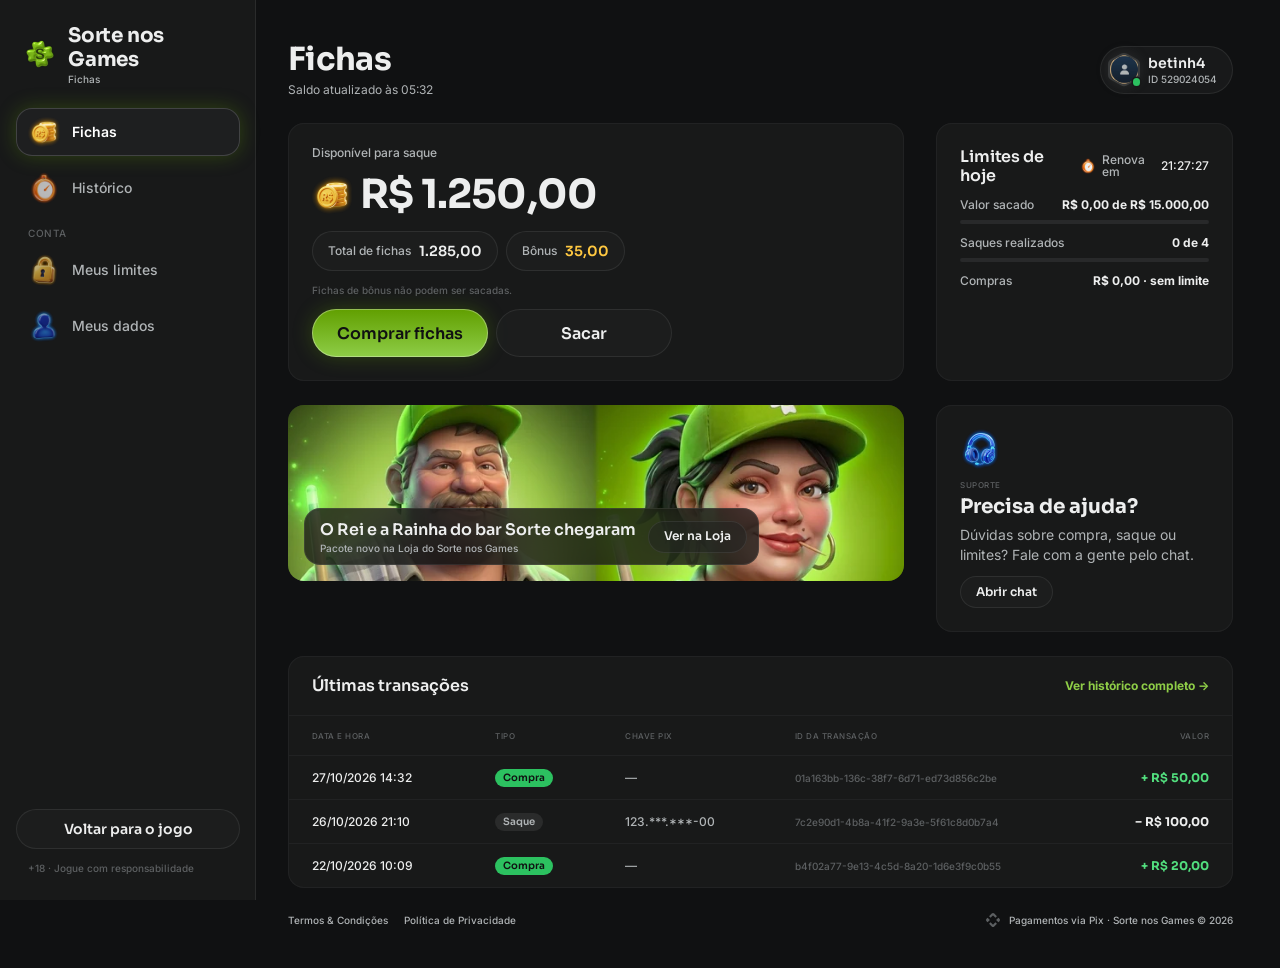
==== fichas/index.html @ 31e2db1b "Sorte nos Games · protótipo navegável gerado a partir do EstrelaGames (cores, logo, verso, Rei e Rai" ====
<!doctype html>
<html lang="pt-BR">
<head>
<meta charset="utf-8">
<meta name="viewport" content="width=device-width, initial-scale=1, viewport-fit=cover">
<meta name="robots" content="noindex, nofollow">
<meta name="theme-color" content="#101112">
<title>Fichas · Sorte nos Games</title>
<link rel="icon" href="../assets/ui/logo_icon.webp">
<link rel="preconnect" href="https://fonts.googleapis.com">
<link rel="preconnect" href="https://fonts.gstatic.com" crossorigin>
<link rel="stylesheet" href="https://fonts.googleapis.com/css2?family=Inter:wght@400;500;600;700&family=Sora:wght@600;700;800&display=swap">
<link rel="stylesheet" href="../css/tokens.css?v=20261027h">
<link rel="stylesheet" href="../css/ui.css?v=20261027h">
<link rel="stylesheet" href="fichas.css?v=20261027h">
</head>
<body>
<svg width="0" height="0" style="position:absolute" aria-hidden="true">
  <defs><clipPath id="hexclip" clipPathUnits="objectBoundingBox"><path id="hexpath" d=""/></clipPath></defs>
  <symbol id="i-chev-l-light" viewBox="0 0 320 512"><path d="M20.7 267.3c-6.2-6.2-6.2-16.4 0-22.6l192-192c6.2-6.2 16.4-6.2 22.6 0s6.2 16.4 0 22.6L54.6 256 235.3 436.7c6.2 6.2 6.2 16.4 0 22.6s-16.4 6.2-22.6 0l-192-192z"/></symbol>
  <symbol id="i-x" viewBox="0 0 384 512"><path d="M324.5 411.1c6.2 6.2 16.4 6.2 22.6 0s6.2-16.4 0-22.6L214.6 256 347.1 123.5c6.2-6.2 6.2-16.4 0-22.6s-16.4-6.2-22.6 0L192 233.4 59.5 100.9c-6.2-6.2-16.4-6.2-22.6 0s-6.2 16.4 0 22.6L169.4 256 36.9 388.5c-6.2 6.2-6.2 16.4 0 22.6s16.4 6.2 22.6 0L192 278.6 324.5 411.1z"/></symbol>
  <symbol id="i-check" viewBox="0 0 448 512"><path d="M438.6 105.4c12.5 12.5 12.5 32.8 0 45.3l-256 256c-12.5 12.5-32.8 12.5-45.3 0l-128-128c-12.5-12.5-12.5-32.8 0-45.3s32.8-12.5 45.3 0L160 338.7 393.4 105.4c12.5-12.5 32.8-12.5 45.3 0z"/></symbol>
  <symbol id="i-copy" viewBox="0 0 448 512"><path d="M208 0H332.1c12.7 0 24.9 5.1 33.9 14.1l67.9 67.9c9 9 14.1 21.2 14.1 33.9V336c0 26.5-21.5 48-48 48H208c-26.5 0-48-21.5-48-48V48c0-26.5 21.5-48 48-48zM48 128h80v64H64V448H256V416h64v48c0 26.5-21.5 48-48 48H48c-26.5 0-48-21.5-48-48V176c0-26.5 21.5-48 48-48z"/></symbol>
  <symbol id="i-pix" viewBox="0 0 24 24"><path d="M6.1 6.3 10.1 2.3a2.7 2.7 0 0 1 3.8 0l4 4-2.3 2.3-2.9-2.9a1 1 0 0 0-1.4 0L8.4 8.6 6.1 6.3zm11.8 11.4-4 4a2.7 2.7 0 0 1-3.8 0l-4-4 2.3-2.3 2.9 2.9a1 1 0 0 0 1.4 0l2.9-2.9 2.3 2.3zM2.3 10.1l1.6-1.6L7.4 12l-3.5 3.5-1.6-1.6a2.7 2.7 0 0 1 0-3.8zm19.4 0a2.7 2.7 0 0 1 0 3.8l-1.6 1.6-3.5-3.5 3.5-3.5 1.6 1.6z"/></symbol>
</svg>

<div class="fx">
  <aside class="side" id="side" aria-label="Menu"></aside>
  <div class="main">
    <header class="mtop" id="mtop"></header>
    <main class="page" id="page"></main>
    <footer class="foot" id="foot"></footer>
  </div>
</div>
<div class="veil" id="veil" hidden><section class="drawer" id="drawer" role="dialog" aria-modal="true"></section></div>
<div class="toast" id="toast"><span class="hint-pill" id="toastTxt"></span></div>

<script src="fichas.js?v=20261027h"></script>
</body>
</html>
---- css/tokens.css ----
/* Sorte nos Games · tokens do DS EstrelaGames (Rjx31bgpOt4m1U8DVKyWtd · modo Sorte nos Games), valores resolvidos 1:1 */
:root{
  color-scheme: dark;
  /* background */
  --bg-default:#101112; --bg-subtle:#181919; --bg-strong:#212223; --bg-raised:#28292a; --bg-inset:#010101; --bg-highlight:#ffffff14; --bg-chrome:#181919; --bg-divider:#28292a; --bg-band:#00000052;
  --bga-default-50:#10111280; --bga-default-75:#101112bf; --bga-subtle-50:#18191980; --bga-subtle-75:#181919bf;
  --bga-strong-25:#21222340; --bga-strong-50:#21222380; --bga-strong-75:#212223bf;
  --bga-secondary-16:#8ecd4729; --bga-secondary-32:#8ecd4752; --bga-accent-12:#ffc8411f;
  /* border */
  --border-muted:#ffffff14; --border-default:#212223; --border-strong:#383a3b; --border-focus:#619f00;
  --border-hl-top:#ffffff29; --border-gold-top:#cbf0ace5; --border-gold-bottom:#619f005c;
  /* text */
  --text-default:#edeeee; --text-muted:#b0b4b6; --text-link:#8ecd47; --text-subtle:#5d6062; --text-disabled:#454849;
  --text-brand:#8ecd47; --text-success:#52de7e; --text-error:#ff6b6e; --text-prize:#ffc841;
  --text-on-color:#ffffff; --text-on-color-muted:#ffffffd9; --text-on-color-subtle:#ffffffb2; --text-on-light:#101112;
  /* system */
  --sys-info:#6cab04; --sys-success:#2cc160; --sys-success-strong:#8cf0a9; --sys-warning:#ffbe2e; --sys-error:#ef4452;
  --sysa-success-25:#2cc16040; --sysa-error-25:#ef445240; --sysa-info-25:#3b74f540;
  --notification-error:#ef4452;
  /* effects */
  --hl-subtle:#ffffff29; --hl:#ffffff52; --hl-strong:#ffffff7a;
  --shadow-faint:#0000001f; --shadow-subtle:#0000003d; --shadow:#00000066; --shadow-strong:#00000080;
  --glow-info:#619f0052; --glow-accent:#ffbe2e52; --glow-success:#52de7ea3; --glow-gold:#8ecd4752; --glow-blue:#8ecd47; --glow-red:#ff6b6e;
  /* surfaces */
  --surface-card-top:#181919; --surface-card-bottom:#101112; --surface-elevated-top:#28292a; --surface-elevated-bottom:#181919;
  /* buttons */
  --btn-primary-top:#619f00; --btn-primary-bg:#507823; --btn-secondary-border:#6cab04;
  --btn-disabled-top:#28292a; --btn-disabled-bg:#28292a; --btn-disabled-text:#454849;
  /* tabs */
  --tab-default-text:#b0b4b6; --tab-container:#212223; --input-border:#212223;
  --tab-padrao:#619f00; --tab-padrao-tint:#619f003d; --tab-rosa:#e93d82; --tab-rosa-tint:#e93d823d;
  /* games */
  --game-truco:#e5484d; --game-paulista:#3b74f5; --game-cacheta:#8752f2; --game-tranca:#2cc160; --game-buraco:#1f9a4a;
  --game-poker:#0fa968; --game-sinuca:#2fa35a; --game-todos:#6cab04; --game-domino:#14b8a6; --game-dama:#f76b15; --game-xadrez:#5b6cff;
  --game-paulista-tint:#3b74f53d; --game-truco-tint:#e5484d3d; --game-cacheta-tint:#8752f23d; --game-buraco-tint:#1f9a4a3d;
  /* crew */
  --crew-engenheiro:#4fb3ff; --crew-comandante:#f5c542; --crew-piloto:#ff5a36; --crew-navegador:#e86bff; --crew-explorador:#4dffb8;
  --crew-bar:#ff9f43; --crew-reis:#34d399; --crew-nobru:#3d8bff; --crew-inhui:#ff4fb0;
  /* stake / table */
  --stake-padrao-top:#3a561d; --stake-padrao-bottom:#1f2916; --stake-iniciante-top:#1f9a4a; --stake-iniciante-bottom:#1f502c;
  --table-card-top:#1f5a4a; --table-card-bottom:#0f2e2a; --table-stake:#ffc841;
  --plus-bg:#52de7e; --plus-icon:#101112;
  /* cards */
  --card-face:#ffffff; --card-border:#9ea2a4; --suit-red:#c72c3d; --suit-black:#141922; --back-top:#456621; --back-bottom:#263913;
  /* seat timer */
  --seat-timer-track:#ffffff1f; --seat-timer:#6cab04;
  /* type */
  --f-display:"Sora", "Inter", system-ui, sans-serif;
  --f-ui:"Inter", system-ui, -apple-system, sans-serif;
  --f-call:"Industry", "Sora", sans-serif;
  /* marca · Sorte nos Games (sobrescreve) */
  --back-top:#263913; --back-bottom:#0e130b; --btn-primary-text:#101112; --btn-primary-bg:#8ecd47; --crew-nobru:#6CAB04; --crew-inhui:#6CAB04; --crew-rainhasng:#8ECD47;
}
/* estilos de texto do DS */
.t-d3xl{font:700 64px/1.2 var(--f-display);letter-spacing:-.02em}
.t-d2xl{font:700 48px/1.2 var(--f-display);letter-spacing:-.02em}
.t-dxl{font:700 40px/1.2 var(--f-display);letter-spacing:-.02em}
.t-dl{font:700 32px/1.2 var(--f-display);letter-spacing:-.02em}
.t-dm{font:700 24px/1.2 var(--f-display);letter-spacing:-.01em}
.t-ds{font:700 20px/1.2 var(--f-display);letter-spacing:-.01em}
.t-dxs{font:600 16px/1.2 var(--f-display)}
.t-d2xs{font:600 14px/1.2 var(--f-display)}
.t-d3xs{font:600 12px/1.2 var(--f-display)}
.t-hm{font:700 20px/1.2 var(--f-ui)}
.t-ll{font:500 16px/1 var(--f-ui)} .t-lm{font:500 14px/1 var(--f-ui)} .t-ls{font:500 12px/1 var(--f-ui)} .t-lxs{font:500 10px/1 var(--f-ui)} .t-l2xs{font:500 8px/1 var(--f-ui)}
.t-link{font:700 12px/1.5 var(--f-ui)}
.t-p2xl{font:400 20px/1.5 var(--f-ui)} .t-pm{font:400 14px/1.5 var(--f-ui)} .t-ps{font:400 12px/1.5 var(--f-ui)}
---- css/ui.css ----
/* EstrelaGames · base + componentes do DS (Apple Gamer Style · Glass). Medidas 1:1 com o Figma (frame 375). */
*{box-sizing:border-box}
html,body{height:100%;margin:0}
body{background:#05080c;color:var(--text-default);font-family:var(--f-ui);-webkit-font-smoothing:antialiased;overflow:hidden;-webkit-text-size-adjust:100%}
button{font:inherit;color:inherit;border:0;background:none;padding:0;margin:0;cursor:pointer;-webkit-tap-highlight-color:transparent;text-align:inherit}
button:focus-visible,[role="button"]:focus-visible{outline:2px solid var(--border-focus);outline-offset:2px}
/* cards clicáveis são div[role=button]: o WebKit (iPhone) não estica os filhos de um <button> com flex */
[role="button"]{cursor:pointer;-webkit-tap-highlight-color:transparent;-webkit-user-select:none;user-select:none;outline:0}
input{font:inherit;color:inherit;border:0;background:none;outline:0;padding:0;margin:0;min-width:0}
img,video{display:block;max-width:100%;user-select:none;-webkit-user-drag:none}
svg{display:block}
[hidden]{display:none!important}
.ic{flex:none;object-fit:contain;pointer-events:none}

/* ---------- aparelho ---------- */
.stage-wrap{position:fixed;inset:0;display:flex;align-items:center;justify-content:center}
.phone{position:relative;width:375px;height:812px;background:var(--bg-subtle);overflow:hidden;border-radius:48px;box-shadow:0 0 0 10px #0c1016,0 0 0 11px #2a3340,0 40px 80px rgba(0,0,0,.6);transform-origin:center;display:flex;flex-direction:column}
.status{position:relative;flex:none;height:44px;display:flex;align-items:center;justify-content:space-between;padding:0 26px 0 32px;font:600 15px/1 var(--f-ui);background:var(--bg-subtle);z-index:60;pointer-events:none}
.status .island{position:absolute;left:50%;top:10px;width:118px;height:32px;margin-left:-59px;border-radius:20px;background:#000}
.status .icons{display:flex;gap:6px;align-items:center}
.app{position:relative;flex:1;min-height:0;overflow:hidden}
@media (max-width:520px){
  .phone{width:100vw;height:100vh;height:100dvh;border-radius:0;box-shadow:none;transform:none!important}
  .status{display:none}
  .app{padding-top:env(safe-area-inset-top,0px)}
}
.scr{position:absolute;inset:0;display:flex;flex-direction:column;background:var(--bg-subtle);overflow:hidden}
.app>.scr{top:env(safe-area-inset-top,0px)}
@media (min-width:521px){.app>.scr{top:0}}
.scroll{flex:1;min-height:0;overflow-y:auto;overflow-x:hidden;-webkit-overflow-scrolling:touch;scrollbar-width:none;overscroll-behavior:contain}
.scroll::-webkit-scrollbar,.hscroll::-webkit-scrollbar{display:none}
/* linha com rolagem lateral: sem clip, sangra até a borda da tela (regra Oct 26) */
.hscroll{display:flex;overflow-x:auto;overflow-y:visible;scrollbar-width:none;margin:0 -8px;padding:0 8px;scroll-padding:0 8px;-webkit-overflow-scrolling:touch}

/* ---------- ícones 3D ---------- */
.i16{width:16px;height:16px}.i20{width:20px;height:20px}.i24{width:24px;height:24px}.i28{width:28px;height:28px}.i32{width:32px;height:32px}.i36{width:36px;height:36px}.i40{width:40px;height:40px}.i48{width:48px;height:48px}

/* ---------- header-game (Mobile · Glass) ---------- */
.hdr{position:relative;flex:none;height:64px;display:flex;align-items:center;gap:4px;padding:8px 12px;background:var(--bg-subtle);overflow:hidden;z-index:20}
.hdr::before{content:"";position:absolute;left:48px;top:-70px;width:280px;height:140px;border-radius:50%;background:var(--glow-blue);filter:blur(60px);opacity:.15;pointer-events:none}
.hdr .side{position:relative;flex:1;min-width:0;display:flex;align-items:center;gap:4px}
.hdr .logo{width:24px;height:36px;display:grid;place-items:center;flex:none}
.hdr .logo img{width:25px;height:24px}
.cpill{flex:1;min-width:0;height:34px;display:flex;align-items:center;gap:2px;padding:4px;border-radius:999px;background:linear-gradient(90deg,#52de7e1a,#21222306),var(--bga-strong-50);box-shadow:inset 0 0 0 1px var(--border-muted);overflow:hidden}
.cpill.bonus{padding:4px 8px 4px 4px;background:linear-gradient(90deg,#21222306,#ffc8411a),var(--bga-strong-50)}
.cpill .ic{width:24px;height:24px}
.cpill .t{flex:1;min-width:0;display:flex;flex-direction:column;gap:2px;text-align:left}
.cpill .t small{font:500 8px/1 var(--f-ui);color:var(--text-muted)}
.cpill .t b{font:700 12px/10px var(--f-ui);color:var(--text-default);white-space:nowrap;overflow:hidden;text-overflow:ellipsis}
.cpill.bonus .t b{color:var(--text-prize)}
.cpill .plus{width:20px;height:20px;border-radius:10px;background:var(--plus-bg);display:grid;place-items:center;flex:none}
.cpill .plus svg{width:12px;height:12px;fill:var(--plus-icon)}
.hbell{position:relative;width:36px;height:36px;border-radius:18px;background:var(--bga-strong-50);box-shadow:inset 0 0 0 1px var(--border-muted);display:grid;place-items:center;flex:none}
.hbell .ic{width:28px;height:28px}
.hbell i{position:absolute;left:28px;top:0;width:8px;height:8px;border-radius:50%;background:var(--notification-error)}
.hbell i[hidden]{display:none}

/* ---------- header-avatar (hexágono com borda da tripulação) ---------- */
.hav{position:relative;display:inline-block;flex:none;width:var(--w,44px);height:var(--h,48px)}
.hav .gl{position:absolute;left:-4.5%;top:0;width:109%;aspect-ratio:1;border-radius:50%;background:var(--cc);filter:blur(calc(var(--w,44px) * .16));opacity:.45;pointer-events:none}
.hav .hx{position:absolute;inset:0;-webkit-clip-path:url(#hexclip);clip-path:url(#hexclip);background:var(--cc)}
.hav .hx img{position:absolute;inset:2px;width:calc(100% - 4px);height:calc(100% - 4px);object-fit:cover;object-position:center top;-webkit-clip-path:url(#hexclip);clip-path:url(#hexclip);background:var(--bg-raised)}
.hav .on{position:absolute;left:77%;top:75%;width:23%;aspect-ratio:1;border-radius:50%;background:var(--sys-success);box-shadow:0 0 0 1.5px var(--bg-subtle)}
.hav.xs{--w:24px;--h:26px}.hav.s{--w:32px;--h:35px}.hav.m{--w:44px;--h:48px}.hav.l{--w:56px;--h:60px}
.hav.xs .hx img,.hav.s .hx img{inset:1.5px;width:calc(100% - 3px);height:calc(100% - 3px)}
.hav.empty{height:var(--w)}
.hav.empty .av0{position:absolute;inset:4.5%;width:91%;height:91%}
.hav.empty .add{position:absolute;left:63.6%;top:63.6%;width:27.3%;height:27.3%;border-radius:50%;background:var(--plus-bg);box-shadow:0 0 0 1.2px var(--bg-subtle);display:grid;place-items:center}
.hav.empty .add svg{width:58%;height:58%;fill:var(--plus-icon)}

/* ---------- avatar circular (avatar-estrela-games) ---------- */
.av{position:relative;display:inline-block;vertical-align:middle;flex:none;width:var(--s,48px);height:var(--s,48px);border-radius:50%;background:linear-gradient(180deg,var(--surface-elevated-top),var(--surface-elevated-bottom));box-shadow:inset 0 0 0 var(--bw,2px) #ffffff29}
.av img{position:absolute;inset:var(--bw,2px);width:calc(100% - 2*var(--bw,2px));height:calc(100% - 2*var(--bw,2px));border-radius:50%;object-fit:cover;object-position:center top}
.av.s{--s:32px;--bw:1px}.av.m{--s:48px;--bw:2px}.av.l{--s:80px;--bw:3px}.av.xl{--s:120px;--bw:4px}
.av .lvl{position:absolute;left:50%;bottom:-4px;transform:translateX(-50%);padding:1px 6px;border-radius:999px;background:var(--bg-raised);box-shadow:0 0 0 2px var(--bg-default);font:600 12px/14px var(--f-display);white-space:nowrap}
.av.empty .ph{position:absolute;inset:25%;width:50%;height:50%;fill:#ffffff52}
.av .addb{position:absolute;left:63.3%;top:63.3%;width:36.7%;height:36.7%;border-radius:50%;background:var(--plus-bg);display:grid;place-items:center;box-shadow:0 0 0 3px var(--bg-subtle)}
.av .addb svg{width:50%;height:50%;fill:#fff}

/* ---------- navbar-glass ---------- */
.nav{position:absolute;left:16px;right:16px;bottom:calc(12px + env(safe-area-inset-bottom,0px));height:64px;display:flex;align-items:stretch;padding:4px;border-radius:24px;background:var(--bga-strong-75);box-shadow:inset 0 0 0 1px var(--border-muted);-webkit-backdrop-filter:blur(24px);backdrop-filter:blur(24px);z-index:30}
.nav>button{position:relative;flex:1;min-width:0;display:flex;flex-direction:column;align-items:center;justify-content:center;border-radius:20px}
.nav>button .ic{width:32px;height:32px;opacity:.75}
.nav>button>span{font:500 10px/1 var(--f-ui);color:var(--text-subtle);white-space:nowrap}
.nav>button.on{flex:none;width:104px;justify-content:flex-end;gap:2px;padding-bottom:6px;background:var(--bga-secondary-16);box-shadow:inset 0 0 0 1px var(--hl-subtle),0 0 20px var(--glow-info)}
.nav>button.on .ic{position:absolute;left:28px;top:-14px;width:48px;height:48px;opacity:1}
.nav>button.on .lr{width:100%;display:flex;align-items:center;justify-content:space-between;padding:0 8px}
.nav>button.on .lr span{font:500 10px/1 var(--f-ui);color:var(--text-on-color)}
.nav .lr i{width:16px;height:16px;display:grid;place-items:center}
.nav .lr svg{width:10px;height:16px;fill:var(--text-on-color)}

/* ---------- game-block ---------- */
.gb{position:relative;flex:none;width:72px;height:64px;border-radius:16px;display:flex;flex-direction:column;align-items:center;justify-content:center;padding:4px 0;background:var(--tab-container);box-shadow:inset 0 0 0 1px var(--hl);font:500 10px/1 var(--f-ui);color:var(--text-on-color);white-space:nowrap}
.gb .ic{width:40px;height:40px}
.gb.on{justify-content:flex-end;padding:0 0 6px;background:var(--gc);box-shadow:0 4px 12px var(--gs,transparent)}
.gb.on .ic{position:absolute;left:50%;top:-12px;width:60px;height:60px;margin-left:-30px}
.gb .lk{position:absolute;right:4px;top:4px;width:14px;height:14px;opacity:.8}
.gb.on .lk{display:none}
.games-row{gap:8px;padding-top:12px;margin-top:-12px}
.games-row .gb{width:72px}

/* ---------- tabs ---------- */
.tabs{display:flex;gap:2px;height:44px;padding:4px;border-radius:12px;background:var(--bg-raised);box-shadow:inset 0 0 0 1px var(--input-border)}
.tabs>button{position:relative;flex:1;min-width:0;height:34px;border-radius:8px;display:flex;align-items:center;justify-content:center;padding:8px 16px;font:500 12px/1 var(--f-ui);color:var(--tab-default-text);white-space:nowrap}
.tabs>button.on{background:var(--tc-tint);font:700 12px/18px var(--f-ui);color:var(--text-default)}
.tabs>button.on::after{content:"";position:absolute;left:50%;bottom:0;width:24px;height:3px;margin-left:-12px;border-radius:2px;background:var(--tc);box-shadow:0 0 8px var(--tc)}
.tabs>button .lk{font:500 9px/1 var(--f-ui);margin-left:4px;opacity:.7}
.tabs{--tc:var(--tab-padrao);--tc-tint:var(--tab-padrao-tint)}
.tabs.t-azul{--tc:var(--game-paulista);--tc-tint:var(--game-paulista-tint)}
.tabs.t-vermelha{--tc:var(--game-truco);--tc-tint:var(--game-truco-tint)}
.tabs.t-roxa{--tc:var(--game-cacheta);--tc-tint:var(--game-cacheta-tint)}
.tabs.t-verde{--tc:var(--game-buraco);--tc-tint:var(--game-buraco-tint)}
.tabs.t-rosa{--tc:var(--tab-rosa);--tc-tint:var(--tab-rosa-tint)}

/* ---------- button-glass ---------- */
.btn{display:inline-flex;align-items:center;justify-content:center;gap:8px;white-space:nowrap;transition:transform .12s,filter .12s;flex:none}
.btn:active{transform:scale(.97)}
.btn.l{height:48px;padding:0 24px;border-radius:24px;font:600 16px/1.2 var(--f-display)}
.btn.m{height:40px;padding:0 20px;border-radius:20px;font:600 14px/1.2 var(--f-display)}
.btn.s{height:32px;padding:0 16px;border-radius:16px;font:600 12px/1.2 var(--f-display)}
.btn.xl{height:56px;padding:0 24px;border-radius:28px;font:600 16px/1.2 var(--f-display)}
.btn.m44{height:44px;border-radius:22px}
.btn.pri{background:linear-gradient(180deg,var(--btn-primary-top),var(--btn-primary-bg));box-shadow:inset 0 0 0 1px var(--hl),0 0 20px var(--glow-info);color:var(--btn-primary-text)}
.btn.sec{background:var(--bga-strong-50);box-shadow:inset 0 0 0 1px var(--border-muted);color:var(--text-default)}
.btn:disabled,.btn.dis{background:var(--btn-disabled-bg);box-shadow:none;color:var(--btn-disabled-text);pointer-events:none}
.btn.danger-txt{background:none;box-shadow:none;color:var(--text-error);font:500 14px/1 var(--f-ui)}
.btn.fill{flex:1;min-width:0}
.btn.wide{width:100%}
.btn .ic{width:20px;height:20px}

/* ---------- button-icon ---------- */
.bicon{width:40px;height:40px;border-radius:20px;display:grid;place-items:center;flex:none;background:var(--bga-strong-50);box-shadow:inset 0 0 0 1px var(--border-muted)}
.bicon .ic{width:24px;height:24px}
.bicon.s{width:32px;height:32px;border-radius:16px}.bicon.s .ic{width:20px;height:20px}
.bicon svg{width:14px;height:14px;fill:var(--text-default)}
.bicon.s28{width:28px;height:28px;border-radius:14px}.bicon.s28 svg{width:16px;height:16px}

/* ---------- tag ---------- */
.tag{display:inline-flex;align-items:center;gap:4px;padding:2px 8px;border-radius:999px;font:600 12px/14px var(--f-display);white-space:nowrap;flex:none}
.tag.neutral{background:#ffffff14;color:var(--text-muted)}
.tag.gold{background:#8ecd4729;color:var(--text-brand);box-shadow:inset 0 0 0 1px #cbf0ac8c}
.tag.success{background:var(--sys-success);color:var(--bg-default)}
.tag.danger{background:var(--sys-error);color:var(--text-default)}
.tag.info{background:var(--sys-info);color:var(--text-default)}
.tag.live{background:var(--sys-error);color:var(--text-default)}
.tag.beginner{background:var(--game-buraco);color:var(--text-default)}

/* ---------- section-title ---------- */
.stitle{display:flex;align-items:center;justify-content:space-between;gap:16px}
.stitle .tx{flex:1;min-width:0;display:flex;flex-direction:column;gap:2px}
.stitle b{font:700 20px/1.2 var(--f-display);letter-spacing:-.01em}
.stitle small{font:500 12px/1 var(--f-ui);color:var(--text-muted)}
.trow{display:flex;align-items:center;justify-content:space-between;gap:8px}
.trow b{font:600 14px/1.2 var(--f-display)}
.trow small{font:500 10px/1 var(--f-ui);color:var(--text-subtle)}

/* ---------- page-top ---------- */
.ptop{flex:none;display:flex;align-items:center;justify-content:space-between;gap:8px;padding:8px;min-height:45px}
.ptop .l{display:flex;align-items:center;gap:8px;min-width:0}
.ptop .back{width:28px;height:28px;border-radius:14px;display:grid;place-items:center;background:var(--bga-strong-50);box-shadow:inset 0 0 0 1px var(--border-muted);flex:none}
.ptop .back svg{width:10px;height:16px;fill:var(--text-default)}
.ptop .tx{display:flex;flex-direction:column;min-width:0}
.ptop .tx b{font:600 16px/1.2 var(--f-display);white-space:nowrap;overflow:hidden;text-overflow:ellipsis}
.ptop .tx small{display:flex;align-items:center;gap:4px;font:500 10px/1 var(--f-ui);color:var(--text-muted)}
.ptop .tx small i{width:6px;height:6px;border-radius:50%;background:var(--sys-success)}

/* ---------- input-search / input ---------- */
.search{display:flex;align-items:center;gap:8px;height:40px;padding:0 16px 0 12px;border-radius:20px;background:var(--bga-strong-50);box-shadow:inset 0 0 0 1px var(--border-muted)}
.search svg{width:16px;height:16px;fill:var(--text-muted);flex:none}
.search input{flex:1;font:500 12px/1 var(--f-ui);color:var(--text-default)}
.search input::placeholder{color:var(--text-muted)}
.field{display:flex;flex-direction:column;gap:8px}
.field>label{font:500 14px/1 var(--f-ui);color:var(--text-default)}
.field .box{display:flex;align-items:center;gap:8px;height:40px;padding:8px 12px;border-radius:12px;background:var(--bga-strong-50);box-shadow:inset 0 0 0 1px var(--border-muted)}
.field .box:focus-within{box-shadow:inset 0 0 0 1px var(--border-focus)}
.field .box input{flex:1;font:400 14px/1.5 var(--f-ui);color:var(--text-default)}
.field .box input::placeholder{color:var(--text-disabled)}
.field .box button svg{width:20px;height:20px;fill:var(--text-muted)}

/* ---------- otp ---------- */
.otp{display:flex;gap:8px;justify-content:center}
.otp .bx{width:48px;height:56px;border-radius:12px;background:#ffffff14;display:grid;place-items:center;font:700 24px/1.2 var(--f-display);color:var(--text-default);box-shadow:inset 0 0 0 1px var(--border-muted)}
.otp .bx.act{background:#ffffff1f;box-shadow:inset 0 0 0 2px var(--border-focus),0 0 12px var(--glow-info)}
.otp .bx.act::after{content:"";width:2px;height:24px;background:var(--border-focus);animation:blink 1s steps(1) infinite}
@keyframes blink{50%{opacity:0}}
.otp-in{position:absolute;opacity:0;pointer-events:none;width:1px;height:1px}

/* ---------- progress ---------- */
.prog{height:4px;border-radius:999px;background:#ffffff1f;overflow:hidden;flex:1}
.prog i{display:block;height:100%;border-radius:inherit;background:var(--tab-padrao);transition:width .3s}

/* ---------- stake-pill ---------- */
.stakes{position:relative;height:128px;overflow:hidden;margin:0 -8px}
.stakes .track{position:absolute;top:8px;left:50%;transform:translateX(-50%);display:flex;align-items:center;gap:8px;height:112px}
.sp{position:relative;flex:none;display:flex;flex-direction:column;border-radius:16px;padding:4px 4px 0;background:linear-gradient(180deg,var(--surface-elevated-top),var(--surface-card-bottom));box-shadow:inset 0 0 0 1px #ffffff29,0 16px 40px var(--shadow);transition:width .25s,height .25s}
.sp .st{position:relative;flex:1;align-self:stretch;border-radius:12px;display:flex;flex-direction:column;align-items:center;justify-content:center;gap:4px;background:linear-gradient(180deg,var(--stake-padrao-top),var(--stake-padrao-bottom));box-shadow:inset 0 0 0 1px var(--hl-subtle),inset 0 2px 8px var(--shadow)}
.sp .v{display:flex;align-items:center;gap:4px;font:600 14px/1.2 var(--f-display);white-space:nowrap}
.sp .v .ic{width:14px;height:14px}
.sp .q{position:absolute;top:4px;right:4px;display:flex;align-items:center;gap:3px;padding:2px 5px;border-radius:8px;background:var(--bga-strong-50);font:500 8px/1 var(--f-ui);white-space:nowrap}
.sp .q::before{content:"";width:5px;height:5px;border-radius:50%;background:var(--sys-success)}
.sp .tg{padding:2px 6px;border-radius:6px;background:var(--bga-strong-50);font:500 8px/1 var(--f-ui);color:var(--text-success)}
.sp .ft{flex:none;display:flex;align-items:center;justify-content:center;gap:3px;padding:4px 0 5px;white-space:nowrap}
.sp .ft small{font:500 8px/1 var(--f-ui);color:var(--text-muted)}
.sp .ft b{font:500 8px/1 var(--f-ui)}
.sp.ini .st{background:linear-gradient(180deg,var(--stake-iniciante-top),var(--stake-iniciante-bottom))}
.sp.S{width:68px;height:68px;padding:4px}
.sp.S .q,.sp.S .ft,.sp.S .tg{display:none}
.sp.M{width:88px;height:88px}
.sp.M .v{font:600 16px/1.2 var(--f-display)} .sp.M .v .ic{width:18px;height:18px}
.sp.L{width:112px;height:112px}
.sp.L .v{font:700 20px/1.2 var(--f-display);letter-spacing:-.01em} .sp.L .v .ic{width:24px;height:24px}
.sp.L .ft b{font:500 10px/1 var(--f-ui)}
.sp.on{box-shadow:inset 0 0 0 2px var(--btn-secondary-border),0 0 20px var(--glow-info)}
.sp.on .st{background:linear-gradient(180deg,var(--btn-primary-top),var(--btn-primary-bg))}
.sp.on.ini .st{background:linear-gradient(180deg,var(--stake-iniciante-top),var(--stake-iniciante-bottom))}
.stake-grid{display:grid;grid-template-columns:repeat(3,minmax(0,1fr));gap:12px}
.stake-grid .sp{width:auto;height:88px}

/* ---------- table-glass (mesa aberta) ---------- */
.tg-row{display:grid;grid-template-columns:repeat(2,minmax(0,1fr));gap:16px 8px}
.tgl{position:relative;height:92px;border-radius:46px;padding:4px;display:flex;background:linear-gradient(180deg,var(--surface-elevated-top),var(--surface-card-bottom));box-shadow:inset 0 0 0 1px #ffffff29,0 16px 40px var(--shadow);text-align:left}
.tgl .felt{flex:1;align-self:stretch;min-width:0;display:flex;align-items:center;padding:10px 12px 6px 70px;border-radius:41px;background:linear-gradient(180deg,var(--table-card-top),var(--table-card-bottom));box-shadow:inset 0 0 0 1px var(--hl-subtle),inset 0 2px 8px var(--shadow)}
.tgl .vals{display:flex;flex-direction:column;gap:4px;min-width:0}
.tgl .vals b{font:600 14px/1.2 var(--f-display);color:var(--table-stake);white-space:nowrap}
.tgl .vals small{font:500 10px/1 var(--f-ui);color:#ffffffb2;white-space:nowrap}
.tgl .seats{display:flex;align-items:center;gap:2px;height:20px}
.tgl .seats .pl{display:flex}
.tgl .seats .pl span{width:20px;height:20px;border-radius:10px;overflow:hidden;background:var(--cc);margin-right:-6px;box-shadow:0 0 0 1px var(--table-card-bottom)}
.tgl .seats .pl span img{width:100%;height:100%;object-fit:cover;object-position:center top}
.tgl .seats em{font:600 12px/14px var(--f-display);font-style:normal;margin-left:8px}
.tgl .tab{position:absolute;left:50%;top:-8px;transform:translateX(-50%);padding:2px 8px;border-radius:8px;background:var(--surface-elevated-top);box-shadow:inset 0 0 0 1px var(--border-muted);font:500 10px/12px var(--f-ui);color:var(--text-subtle);white-space:nowrap}
.tgl .deck{position:absolute;left:14px;top:25px;width:52px;height:52px}
.tgl.locked .felt>*{opacity:.55}
.tgl.pool{border-radius:16px}
.tgl.pool .felt{border-radius:12px;position:relative;overflow:hidden;background:linear-gradient(180deg,#2fa35a,#145c32)}
.tgl.pool .felt::before{content:"";position:absolute;left:30%;top:0;bottom:0;border-left:1px solid #ffffff29}
.tgl.pool .pk{position:absolute;width:10px;height:10px;border-radius:50%;background:#000000b2;box-shadow:inset 0 0 0 1px #ffffff1f}

/* ---------- action-tile ---------- */
.atile{width:80px;height:64px;border-radius:16px;display:flex;flex-direction:column;align-items:center;justify-content:center;background:var(--bga-strong-50);box-shadow:inset 0 0 0 1px var(--border-muted);font:600 14px/1.2 var(--f-display);flex:none}
.atile .ic{width:28px;height:28px}

/* ---------- bottom sheet (sheet glass) ---------- */
.veil{position:absolute;inset:0;z-index:50;background:var(--bga-default-75);display:flex;align-items:flex-end;animation:fade .2s both}
.bsheet{position:relative;width:100%;max-height:calc(100% - 24px);display:flex;flex-direction:column;align-items:stretch;gap:12px;padding:8px 12px calc(24px + env(safe-area-inset-bottom,0px));border-radius:24px 24px 0 0;background:var(--bg-subtle);box-shadow:inset 0 1px 0 var(--hl-subtle),0 16px 40px var(--shadow);animation:up .28s cubic-bezier(.2,.9,.3,1) both;overflow:hidden}
.bsheet.g16{gap:16px}
.bsheet .handle{width:36px;height:4px;border-radius:2px;background:var(--border-muted);align-self:center;flex:none}
.bsheet .scroll{margin:0 -12px;padding:0 12px}
.sh-h{display:flex;align-items:center;gap:12px;flex:none}
.sh-h>.ic{width:36px;height:36px}
.sh-h .tx{flex:1;min-width:0;display:flex;flex-direction:column;gap:2px}
.sh-h .tx b{font:600 16px/1.2 var(--f-display)}
.sh-h .tx small{font:500 10px/1.2 var(--f-ui);color:var(--text-subtle)}
.sh-h .tx small.ok{display:flex;align-items:center;gap:6px;color:var(--sys-success)}
.sh-h .tx small.ok::before{content:"";width:8px;height:8px;border-radius:50%;background:var(--sys-success)}
.xbtn{width:32px;height:32px;border-radius:16px;display:grid;place-items:center;background:var(--bga-strong-50);box-shadow:inset 0 0 0 1px var(--border-muted);flex:none}
.xbtn svg{width:14px;height:14px;fill:var(--text-default)}
@keyframes up{from{transform:translateY(100%)}to{transform:none}}
@keyframes fade{from{opacity:0}}
@keyframes pop{from{transform:scale(.3);opacity:0}}

/* ---------- hint (pílula) / toast ---------- */
.hint-pill{display:inline-flex;align-items:center;gap:4px;padding:4px 12px;border-radius:999px;background:var(--bga-strong-75);box-shadow:inset 0 0 0 1px var(--hl-subtle);font:500 10px/1.2 var(--f-ui);color:var(--text-default);white-space:nowrap;-webkit-backdrop-filter:blur(12px);backdrop-filter:blur(12px)}
.toast{position:absolute;left:50%;top:72px;transform:translate(-50%,-8px);opacity:0;transition:opacity .2s,transform .2s;z-index:90;pointer-events:none;max-width:calc(100% - 32px)}
.toast .hint-pill{font-size:11px;padding:6px 14px;white-space:normal;text-align:center}
.toast.show{opacity:1;transform:translate(-50%,0)}

/* ---------- list / cells ---------- */
.cell{display:flex;flex-direction:column;gap:2px;padding:8px;border-radius:12px;background:var(--bga-strong-50);box-shadow:inset 0 0 0 1px var(--border-muted);min-width:0;flex:1}
.cell small{font:500 10px/1 var(--f-ui);color:var(--text-subtle)}
.cell b{font:600 14px/1.2 var(--f-display);white-space:nowrap}
.card-raised{border-radius:16px;background:var(--bg-raised)}
.muted{color:var(--text-muted)}.subtle{color:var(--text-subtle)}.prize{color:var(--text-prize)}.ok{color:var(--text-success)}.err{color:var(--text-error)}

@media (prefers-reduced-motion: reduce){*,*::before,*::after{animation-duration:.01ms!important;animation-iteration-count:1!important;transition-duration:.01ms!important}}
---- fichas/fichas.css ----
/* Sorte nos Games · Fichas (página fora do app). Usa os tokens e componentes do app (../css/tokens.css + ui.css: .btn, .tabs, .tag, .field, .xbtn, .hav, .toast).
   Celular (Figma W01–W09, 375): header + abas + cartões empilhados, comprar/sacar em tela cheia.
   Computador ≥ 1024 (Figma DW01–DW09, 1920): menu 256 à esquerda, conteúdo 1312 (grade 864 + 416, gap 32), comprar/sacar num drawer de 480. */
html,body{height:auto;min-height:100%}
html{scrollbar-gutter:stable}
body{overflow:auto;background:var(--bg-default)}
body.lock{overflow:hidden}
a{color:inherit;text-decoration:none}
.od{display:none}
.fx{min-height:100vh;display:flex}
.main{flex:1;min-width:0;display:flex;flex-direction:column}
.ic{width:24px;height:24px}

/* ---------- celular: header + abas ---------- */
.side{display:none}
.mtop{position:sticky;top:0;z-index:20;display:flex;flex-direction:column;background:var(--bg-default);padding-top:env(safe-area-inset-top,0px)}
.mtop .row{display:flex;align-items:center;gap:12px;height:60px;padding:0 16px 0 12px;box-shadow:inset 0 -1px 0 var(--border-muted)}
.bk{width:32px;height:32px;border-radius:16px;display:grid;place-items:center;flex:none;background:var(--bga-strong-50);box-shadow:inset 0 0 0 1px var(--border-muted)}
.bk svg{width:10px;height:16px;fill:var(--text-brand)}
.brand{flex:1;min-width:0;display:flex;align-items:center;gap:12px}
.brand img{width:33px;height:32px}
.brand span{display:flex;flex-direction:column;gap:2px}
.brand b{font:700 20px/1.2 var(--f-display);letter-spacing:-.01em}
.brand small{font:500 10px/1 var(--f-ui);color:var(--text-muted)}
.mtop .tabs{margin:12px 12px 0}
.mtop .tabs>button{height:36px}

.page{display:flex;flex-direction:column;gap:12px;padding:12px 12px 0}
.ptitle{display:none}
.ptitle.mob{display:flex;padding:8px 4px 0}
.ptitle .tx{display:flex;flex-direction:column;gap:4px}
.ptitle h1{margin:0;font:700 20px/1.2 var(--f-display);letter-spacing:-.01em}
.ptitle .tx small{font:400 12px/1.4 var(--f-ui);color:var(--text-muted)}
.ptitle .r{display:none}

.card{display:flex;flex-direction:column;gap:16px;padding:16px;border-radius:16px;background:var(--bg-subtle);box-shadow:inset 0 0 0 1px var(--border-default)}
.grid,.col{display:flex;flex-direction:column;gap:12px}

/* saldo */
.bal{gap:12px}
.bal .lbl{font:500 12px/1 var(--f-ui);color:var(--text-muted)}
.amt{display:flex;align-items:center;gap:8px}
.amt .ic{width:32px;height:32px}
.amt b{font:700 32px/1.2 var(--f-display);letter-spacing:-.02em}
.chips{display:flex;flex-wrap:wrap;gap:8px}
.chip{display:inline-flex;align-items:center;gap:8px;height:40px;padding:0 16px;border-radius:20px;background:var(--bga-strong-50);box-shadow:inset 0 0 0 1px var(--border-muted)}
.chip small{font:500 12px/1 var(--f-ui);color:var(--text-muted)}
.chip b{font:600 14px/1.2 var(--f-display)}
.prize{color:var(--text-prize)}
.bal .bnote{font:500 10px/1.4 var(--f-ui);color:var(--text-subtle)}
.acts{display:grid;grid-template-columns:repeat(2,minmax(0,1fr));gap:8px}
.acts .btn{width:100%}

/* limites */
.lim{gap:12px}
.lh{display:flex;align-items:center;justify-content:space-between;gap:8px}
.lh>b{font:700 20px/1.2 var(--f-display);letter-spacing:-.01em}
.renew{display:flex;align-items:center;gap:6px}
.renew .ic{width:16px;height:16px}
.renew small{font:500 12px/1 var(--f-ui);color:var(--text-muted)}
.renew b{font:500 12px/1 var(--f-ui)}
.lrow{display:flex;align-items:center;justify-content:space-between;gap:8px;font:500 14px/1.2 var(--f-ui);color:var(--text-muted)}
.lrow b{font:700 14px/1.2 var(--f-ui);color:var(--text-default);text-align:right}
.lbar{display:block;height:4px;margin-top:-4px;border-radius:2px;background:var(--bg-raised);overflow:hidden}
.lbar i{display:block;height:100%;border-radius:2px;background:var(--tab-padrao)}

/* banner da Loja */
.banner{position:relative;height:168px;border-radius:16px;overflow:hidden;box-shadow:inset 0 0 0 1px var(--border-default)}
.banner>img{width:100%;height:100%;object-fit:cover;object-position:center 30%}
.banner .gl{position:absolute;left:12px;right:12px;bottom:12px;display:flex;align-items:center;gap:12px;padding:12px 12px 12px 16px;border-radius:16px;background:var(--bga-default-75);-webkit-backdrop-filter:blur(24px);backdrop-filter:blur(24px);box-shadow:inset 0 0 0 1px var(--border-muted)}
.banner .gl>span{flex:1;min-width:0;display:flex;flex-direction:column;gap:4px}
.banner .gl b{font:600 14px/1.2 var(--f-display);white-space:nowrap;overflow:hidden;text-overflow:ellipsis}
.banner .gl small{font:500 10px/1 var(--f-ui);color:var(--text-muted)}

/* suporte */
.help{flex-direction:row;align-items:center;gap:12px}
.help>.ic{width:40px;height:40px}
.help .tx{flex:1;min-width:0;display:flex;flex-direction:column;gap:2px}
.help .k{display:none}
.help .tx b{font:600 16px/1.2 var(--f-display)}
.help .tx>span{font:500 12px/1.3 var(--f-ui);color:var(--text-muted)}

/* transações */
.txs{padding:0;gap:0;overflow:hidden}
.th{display:flex;align-items:center;justify-content:space-between;padding:16px;box-shadow:inset 0 -1px 0 var(--border-default)}
.th b{font:600 16px/1.2 var(--f-display)}
.th a{font:700 12px/1.5 var(--f-ui);color:var(--text-link)}
.tbl{display:none}
.tlist{display:flex;flex-direction:column}
.trow{display:flex;align-items:center;justify-content:space-between;gap:12px;padding:16px;box-shadow:inset 0 -1px 0 var(--border-default)}
.trow:last-child{box-shadow:none}
.trow span{display:flex;flex-direction:column;gap:6px}
.trow .l{align-items:flex-start}
.trow .r{align-items:flex-end;text-align:right}
.trow small{font:500 12px/1 var(--f-ui);color:var(--text-muted)}
.trow .r small{font-size:10px;color:var(--text-subtle)}
.trow b{font:700 14px/1.2 var(--f-display)}
.ok{color:var(--text-success)!important}
.tag{font-size:12px;padding:3px 10px}

/* histórico: no celular cada bloco é um cartão */
.hist{background:none;box-shadow:none;padding:0;gap:12px}
.hbar{display:flex;flex-direction:column;gap:12px}
.hbar .tabs>button{height:36px}
.flt{display:flex;gap:8px}
.fbtn,.search{display:flex;align-items:center;gap:8px;height:40px;padding:0 12px;border-radius:12px;background:var(--bg-subtle);box-shadow:inset 0 0 0 1px var(--border-default);font:500 14px/1 var(--f-ui)}
.fbtn{flex:none}
.fbtn .ic,.search .ic{width:20px;height:20px}
.search{flex:1;min-width:0}
.search input{flex:1;font:400 14px/1.5 var(--f-ui)}
.search input::placeholder{color:var(--text-muted)}
.sum{display:grid;grid-template-columns:repeat(3,minmax(0,1fr));gap:8px;padding:16px;border-radius:16px;background:var(--bg-subtle);box-shadow:inset 0 0 0 1px var(--border-default)}
.sum div{display:flex;flex-direction:column;gap:6px}
.sum small{font:500 10px/1 var(--f-ui);color:var(--text-subtle);text-transform:uppercase;letter-spacing:.04em}
.sum div:last-child{text-align:right}
.sum b{font:700 20px/1.2 var(--f-display);letter-spacing:-.01em}
.hl{display:flex;flex-direction:column;border-radius:16px;background:var(--bg-subtle);box-shadow:inset 0 0 0 1px var(--border-default);overflow:hidden}
.hl .trow{box-shadow:inset 0 -1px 0 var(--border-default)}
.pag{padding:16px;text-align:center;font:500 10px/1 var(--f-ui);color:var(--text-subtle)}
.empty{margin:0;padding:32px 16px;text-align:center;font:500 14px/1.4 var(--f-ui);color:var(--text-muted)}

/* dados + avisos */
.dados{gap:0;padding:4px 16px}
.dados div{display:flex;flex-direction:column;gap:6px;padding:12px 0;box-shadow:inset 0 -1px 0 var(--border-default)}
.dados div:last-child{box-shadow:none}
.dados small{font:500 12px/1 var(--f-ui);color:var(--text-muted)}
.dados b{font:500 16px/1.2 var(--f-ui)}
.tip{margin:0;padding:12px;border-radius:12px;background:var(--bg-subtle);box-shadow:inset 0 0 0 1px var(--border-default);font:500 12px/1.4 var(--f-ui);color:var(--text-muted)}

/* rodapé */
.foot{display:flex;flex-direction:column;align-items:center;gap:12px;padding:24px 16px calc(24px + env(safe-area-inset-bottom,0px));font:500 10px/1 var(--f-ui);color:var(--text-subtle)}
.foot .lk{display:flex;gap:16px}
.foot .lk a{color:var(--text-muted)}
.foot .pix{display:flex;align-items:center;gap:8px;color:var(--text-muted)}
.foot .pix svg{width:16px;height:16px;fill:var(--text-subtle)}

/* ---------- comprar / sacar ---------- */
.veil{position:fixed;inset:0;z-index:60;background:var(--bga-default-75);animation:fade .2s both}
.drawer{position:absolute;inset:0;display:flex;flex-direction:column;background:var(--bg-default);overflow-y:auto;animation:dIn .22s ease-out both}
@keyframes fade{from{opacity:0}}
@keyframes dIn{from{transform:translateY(16px);opacity:0}}
.dh{position:sticky;top:0;z-index:2;display:flex;align-items:center;justify-content:space-between;padding:calc(16px + env(safe-area-inset-top,0px)) 16px 16px;background:var(--bg-subtle);box-shadow:inset 0 -1px 0 var(--border-muted)}
.dh b{font:700 20px/1.2 var(--f-display);letter-spacing:-.01em}
.xbtn svg{fill:var(--text-brand)}
.steps{display:flex;align-items:center;gap:8px;margin:0;padding:16px;list-style:none}
.steps>b{flex:1;min-width:8px;height:1px;background:var(--border-default)}
.steps li{display:flex;align-items:center;gap:8px;font:500 12px/1 var(--f-ui);color:var(--text-muted);white-space:nowrap}
.steps i{width:24px;height:24px;border-radius:12px;display:grid;place-items:center;font:500 10px/1 var(--f-ui);font-style:normal;background:var(--bga-strong-50);box-shadow:inset 0 0 0 1.5px var(--border-strong)}
.steps i svg{width:10px;height:10px;fill:var(--text-default)}
.steps li.on{color:var(--text-default)}
.steps li.on i,.steps li.done i{box-shadow:inset 0 0 0 1.5px var(--btn-secondary-border),0 0 8px var(--glow-info)}
.db{display:flex;flex-direction:column;gap:16px;padding:8px 16px calc(32px + env(safe-area-inset-bottom,0px))}
.bmini{display:flex;align-items:center;gap:12px;padding:12px 16px;border-radius:16px;background:var(--bg-subtle);box-shadow:inset 0 0 0 1px var(--border-default)}
.bmini .ic{width:32px;height:32px}
.bmini span{display:flex;flex-direction:column;gap:2px}
.bmini .a{flex:1}.bmini .b{align-items:flex-end}
.bmini small{font:500 10px/1 var(--f-ui);color:var(--text-muted)}
.bmini .a b{font:700 20px/1.2 var(--f-display);letter-spacing:-.01em}
.bmini .b b{font:600 14px/1.2 var(--f-display);color:var(--text-brand)}
.q{margin:0;font:500 14px/1.2 var(--f-ui);color:var(--text-muted)}
.amts{display:grid;grid-template-columns:repeat(4,minmax(0,1fr));gap:8px;margin-top:-4px}
.amts button{height:36px;border-radius:18px;text-align:center;background:var(--bga-strong-50);box-shadow:inset 0 0 0 1px var(--border-muted);font:600 14px/1.2 var(--f-display)}
.amts button.on{background:linear-gradient(180deg,var(--btn-primary-top),var(--btn-primary-bg));box-shadow:inset 0 0 0 1px var(--hl),0 0 12px var(--glow-info)}
.field .box{height:40px;background:var(--bg-default);box-shadow:inset 0 0 0 1px var(--text-muted)}
.info{display:flex;align-items:center;gap:12px;padding:12px;border-radius:12px;background:var(--bg-subtle);box-shadow:inset 0 0 0 1px var(--border-default);font:500 12px/1.3 var(--f-ui);color:var(--text-muted)}
.info svg{width:20px;height:20px;flex:none;fill:var(--text-subtle)}
.info svg.ok{fill:var(--sys-success)}
.note{margin:0;padding:12px;border-radius:12px;background:var(--bg-subtle);box-shadow:inset 0 0 0 1px var(--border-default);font:500 10px/1.4 var(--f-ui);color:var(--text-muted)}
.db .note:first-of-type{margin-top:8px}
.qr{width:200px;height:200px;align-self:center;border-radius:16px;background:#fff;padding:16px}
.qr svg{width:100%;height:100%}
.exp{display:flex;align-items:center;justify-content:center;gap:8px;margin:0;font:500 14px/1 var(--f-ui);color:var(--text-brand)}
.exp .ic{width:16px;height:16px}
.code{display:flex;align-items:center;gap:8px;padding:8px 8px 8px 12px;border-radius:12px;background:var(--bg-subtle);box-shadow:inset 0 0 0 1px var(--border-default)}
.code span{flex:1;min-width:0;overflow:hidden;text-overflow:ellipsis;white-space:nowrap;font:400 14px/1.5 var(--f-ui);color:var(--text-muted)}
.code .xbtn svg{fill:var(--text-default)}
.btn .bi{width:18px;height:18px;fill:currentColor}
.cap{margin:0;text-align:center;font:500 10px/1.4 var(--f-ui);color:var(--text-subtle)}
.fin,.idv{display:flex;flex-direction:column;align-items:center;gap:16px;padding-top:8px;text-align:center}
.fin h2,.idv h2{margin:0;font:700 24px/1.2 var(--f-display);letter-spacing:-.01em}
.fin p,.idv p{margin:0;font:400 14px/1.5 var(--f-ui);color:var(--text-muted)}
.okc{width:48px;height:48px;border-radius:24px;display:grid;place-items:center;background:var(--sys-success);box-shadow:0 0 16px var(--glow-success)}
.okc svg{width:22px;height:22px;fill:var(--bg-default)}
.big{display:flex;align-items:center;gap:8px;font:700 24px/1.2 var(--f-display)}
.big .ic{width:28px;height:28px}
.idv>.ic{width:48px;height:48px}
.fin .btn{width:100%}
.fin .btn .ic{width:20px;height:20px}
.toast{position:fixed;left:50%;top:24px;z-index:80}

/* ---------- computador ---------- */
@media (min-width:1024px){
  .od{display:inline}
  .om{display:none}
  .mtop{display:none}
  .side{position:sticky;top:0;height:100vh;width:256px;flex:none;display:flex;flex-direction:column;gap:24px;padding:24px 16px;background:var(--bg-subtle);box-shadow:inset -1px 0 0 var(--border-muted)}
  .side .brand{flex:none;padding:0 8px}
  .side nav{display:flex;flex-direction:column;gap:8px}
  .side .it{display:flex;align-items:center;gap:12px;height:48px;padding:0 12px;border-radius:16px;font:500 14px/1 var(--f-ui);color:var(--text-muted);transition:background .15s,color .15s}
  .side .it .ic{width:32px;height:32px;opacity:.75}
  .side .it:hover{background:var(--bga-strong-50);color:var(--text-default)}
  .side .it.on{background:var(--bga-strong-75);box-shadow:inset 0 0 0 1px var(--hl-subtle),0 0 20px var(--glow-info);color:var(--text-on-color);font-weight:600}
  .side .it.on .ic{opacity:1}
  .side .lb{padding:8px 12px 0;font:500 10px/1 var(--f-ui);letter-spacing:.06em;text-transform:uppercase;color:var(--text-subtle)}
  .side .sft{margin-top:auto;display:flex;flex-direction:column;gap:12px}
  .side .sft small{padding:0 12px;font:500 10px/1.5 var(--f-ui);color:var(--text-subtle)}
  .page{width:100%;max-width:1376px;margin:0 auto;padding:40px 32px 0;gap:24px}
  .ptitle,.ptitle.mob{display:flex;align-items:center;justify-content:space-between;gap:24px;padding:0}
  .ptitle h1{font:700 32px/1.2 var(--f-display);letter-spacing:-.02em}
  .ptitle .r{display:flex;align-items:center;gap:16px}
  .avail{display:flex;flex-direction:column;align-items:flex-end;gap:4px}
  .avail small{font:500 10px/1 var(--f-ui);color:var(--text-muted)}
  .avail b{font:700 14px/1.2 var(--f-display);color:var(--text-success)}
  .me{display:flex;align-items:center;gap:8px;height:48px;padding:0 16px 0 8px;border-radius:24px;background:var(--bga-strong-50);box-shadow:inset 0 0 0 1px var(--border-muted)}
  .me span{display:flex;flex-direction:column;gap:4px}
  .me b{font:600 14px/1 var(--f-display)}
  .me small{font:500 10px/1 var(--f-ui);color:var(--text-muted)}
  .card{padding:24px}
  .grid{display:grid;grid-template-columns:minmax(0,864fr) minmax(0,416fr);gap:24px 32px}
  .txs{grid-column:1/-1;padding:0}
  .col{max-width:864px;gap:16px}
  .amt .ic{width:40px;height:40px}
  .amt b{font:700 40px/1.2 var(--f-display)}
  .acts{display:flex}
  .acts .btn{width:176px}
  .lh>b{font:600 16px/1.2 var(--f-display)}
  .col .lh>b{font:700 20px/1.2 var(--f-display)}
  .lrow{font-size:12px}.lrow b{font-size:12px}
  .banner{height:176px}
  .banner .gl{left:16px;right:auto;bottom:16px}
  .banner .gl b{font-size:16px}
  .help{flex-direction:column;align-items:flex-start;gap:12px}
  .help .tx{gap:6px}
  .help .k{display:block;font:500 8px/1 var(--f-ui);letter-spacing:.06em;text-transform:uppercase;color:var(--text-subtle)}
  .help .tx b{font:700 20px/1.2 var(--f-display)}
  .help .tx>span{font:400 14px/1.4 var(--f-ui)}
  .th{padding:20px 24px}
  .tlist{display:none}
  .tbl{display:table;width:100%;border-collapse:collapse}
  .tbl th{padding:16px 24px;text-align:left;font:500 8px/1 var(--f-ui);letter-spacing:.06em;text-transform:uppercase;color:var(--text-subtle);box-shadow:inset 0 -1px 0 var(--border-default)}
  .tbl th:last-child,.tbl td:last-child{text-align:right}
  .tbl td{height:44px;padding:0 24px;font:500 12px/1 var(--f-ui);box-shadow:inset 0 -1px 0 var(--border-default)}
  .tbl tr:last-child td{box-shadow:none}
  .tbl td.mu{color:var(--text-muted)}
  .tbl td.id{font-size:10px;color:var(--text-subtle)}
  .tbl td.v{font:700 12px/1 var(--f-display)}
  .tag{font-size:10px;padding:2px 8px}
  .hist{padding:0;gap:0;background:var(--bg-subtle);box-shadow:inset 0 0 0 1px var(--border-default)}
  .hbar{flex-direction:row;align-items:center;gap:8px;padding:16px 24px;box-shadow:inset 0 -1px 0 var(--border-default)}
  .hbar .tabs{flex:none;width:292px}
  .flt{flex:1;gap:8px}
  .sum{display:flex;gap:40px;padding:16px 24px;border-radius:0;background:none;box-shadow:inset 0 -1px 0 var(--border-default)}
  .sum div:last-child{text-align:left}
  .sum small{font-size:8px}
  .sum b{font:600 16px/1.2 var(--f-display)}
  .hl{border-radius:0;background:none;box-shadow:none}
  .pag{text-align:left;padding:16px 24px;box-shadow:inset 0 1px 0 var(--border-default)}
  .dados{padding:8px 24px}
  .foot{flex-direction:row;justify-content:space-between;width:100%;max-width:1376px;margin:0 auto;padding:24px 32px 40px}
  /* comprar / sacar: drawer de 480 à direita */
  .drawer{left:auto;width:480px;background:var(--bg-subtle);box-shadow:-1px 0 0 var(--border-muted),-24px 0 64px var(--shadow-strong);animation-name:dSide}
  @keyframes dSide{from{transform:translateX(32px);opacity:0}}
  .dh{padding:24px 24px 16px;box-shadow:none}
  .steps{padding:8px 24px 16px}
  .db{padding:8px 24px 32px}
  .bmini,.note,.info,.code{background:var(--bg-default)}
}
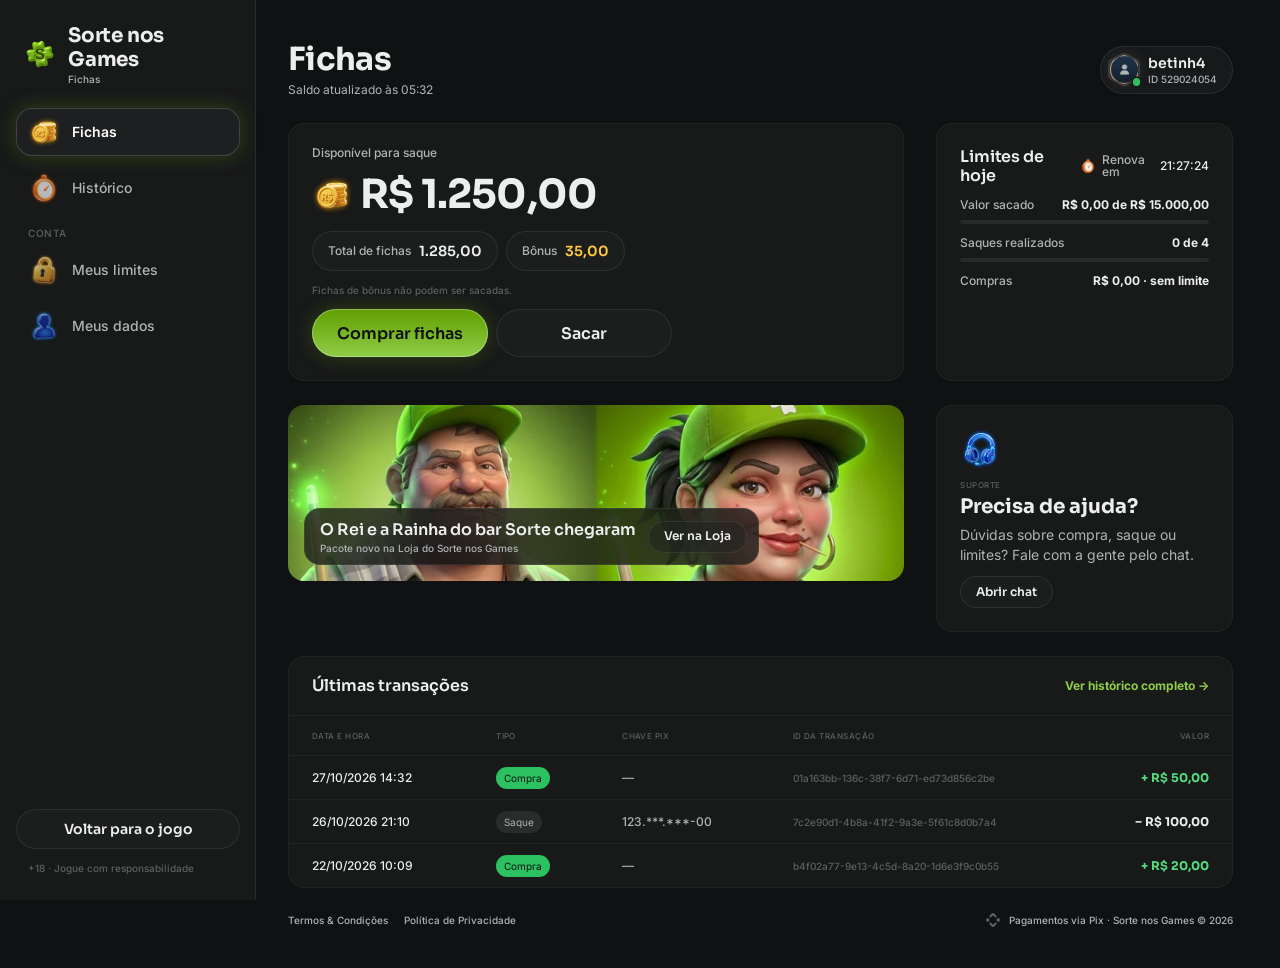
==== commit 7a5567b2: "Header: saldo com dropdown (Saldo total, geral, Bônus, Bônus Fidelidade, livre pra saque, Sacar | Co" ====
--- a/fichas/index.html
+++ b/fichas/index.html
@@ -10,9 +10,9 @@
 <link rel="preconnect" href="https://fonts.googleapis.com">
 <link rel="preconnect" href="https://fonts.gstatic.com" crossorigin>
 <link rel="stylesheet" href="https://fonts.googleapis.com/css2?family=Inter:wght@400;500;600;700&family=Sora:wght@600;700;800&display=swap">
-<link rel="stylesheet" href="../css/tokens.css?v=20261027h">
-<link rel="stylesheet" href="../css/ui.css?v=20261027h">
-<link rel="stylesheet" href="fichas.css?v=20261027h">
+<link rel="stylesheet" href="../css/tokens.css?v=20261117d">
+<link rel="stylesheet" href="../css/ui.css?v=20261117d">
+<link rel="stylesheet" href="fichas.css?v=20261117d">
 </head>
 <body>
 <svg width="0" height="0" style="position:absolute" aria-hidden="true">
@@ -35,6 +35,6 @@
 <div class="veil" id="veil" hidden><section class="drawer" id="drawer" role="dialog" aria-modal="true"></section></div>
 <div class="toast" id="toast"><span class="hint-pill" id="toastTxt"></span></div>
 
-<script src="fichas.js?v=20261027h"></script>
+<script src="fichas.js?v=20261117d"></script>
 </body>
 </html>
--- a/css/tokens.css
+++ b/css/tokens.css
@@ -32,7 +32,7 @@
   /* games */
   --game-truco:#e5484d; --game-paulista:#3b74f5; --game-cacheta:#8752f2; --game-tranca:#2cc160; --game-buraco:#1f9a4a;
   --game-poker:#0fa968; --game-sinuca:#2fa35a; --game-todos:#6cab04; --game-domino:#14b8a6; --game-dama:#f76b15; --game-xadrez:#5b6cff;
-  --game-paulista-tint:#3b74f53d; --game-truco-tint:#e5484d3d; --game-cacheta-tint:#8752f23d; --game-buraco-tint:#1f9a4a3d;
+  --game-paulista-tint:#3b74f53d; --game-truco-tint:#e5484d3d; --game-cacheta-tint:#8752f23d; --game-buraco-tint:#1f9a4a3d; --game-poker-tint:#0fa9683d; --game-sinuca-tint:#2fa35a3d;
   /* crew */
   --crew-engenheiro:#4fb3ff; --crew-comandante:#f5c542; --crew-piloto:#ff5a36; --crew-navegador:#e86bff; --crew-explorador:#4dffb8;
   --crew-bar:#ff9f43; --crew-reis:#34d399; --crew-nobru:#3d8bff; --crew-inhui:#ff4fb0;
@@ -40,6 +40,7 @@
   --stake-padrao-top:#3a561d; --stake-padrao-bottom:#1f2916; --stake-iniciante-top:#1f9a4a; --stake-iniciante-bottom:#1f502c;
   --table-card-top:#1f5a4a; --table-card-bottom:#0f2e2a; --table-stake:#ffc841;
   --plus-bg:#52de7e; --plus-icon:#101112;
+  --btn-success-top:#52de7e; --btn-success-bg:#1f9a4a; /* DS button-glass ☰ Type=Success (Comprar) */
   /* cards */
   --card-face:#ffffff; --card-border:#9ea2a4; --suit-red:#c72c3d; --suit-black:#141922; --back-top:#456621; --back-bottom:#263913;
   /* seat timer */
--- a/css/ui.css
+++ b/css/ui.css
@@ -8,6 +8,7 @@
 [role="button"]{cursor:pointer;-webkit-tap-highlight-color:transparent;-webkit-user-select:none;user-select:none;outline:0}
 input{font:inherit;color:inherit;border:0;background:none;outline:0;padding:0;margin:0;min-width:0}
 img,video{display:block;max-width:100%;user-select:none;-webkit-user-drag:none}
+video::-webkit-media-controls,video::-webkit-media-controls-start-playback-button,video::-webkit-media-controls-overlay-play-button{display:none!important;-webkit-appearance:none} /* sem botão de play: os vídeos são fundo */
 svg{display:block}
 [hidden]{display:none!important}
 .ic{flex:none;object-fit:contain;pointer-events:none}
@@ -50,6 +51,45 @@
 .cpill.bonus .t b{color:var(--text-prize)}
 .cpill .plus{width:20px;height:20px;border-radius:10px;background:var(--plus-bg);display:grid;place-items:center;flex:none}
 .cpill .plus svg{width:12px;height:12px;fill:var(--plus-icon)}
+/* saldo com seta: abre o dropdown (DS header-game ◉ Expanded) */
+.cpill .chev{width:20px;height:20px;display:grid;place-items:center;flex:none}
+.cpill .chev svg{width:10px;height:10px;fill:var(--text-muted);transform:rotate(90deg);transition:transform .2s}
+.cpill.open{box-shadow:inset 0 0 0 1px var(--border-strong)} .cpill.open .chev svg{transform:rotate(-90deg)}
+.hdr .hbuy{flex:1;min-width:0}
+/* dropdown do saldo (DS balance-panel) · celular: preso embaixo do header */
+.baldrop{position:absolute;left:0;right:0;top:64px;bottom:0;z-index:45;background:var(--bga-default-75);animation:fade .15s both}
+.balp{display:flex;flex-direction:column;gap:16px;max-height:100%;overflow:auto;padding:16px 16px 24px;background:var(--bg-subtle);border-radius:0 0 24px 24px;box-shadow:inset 0 -1px 0 var(--hl-subtle),0 16px 40px rgba(0,0,0,.4);animation:balIn .22s cubic-bezier(.2,.8,.2,1) both}
+@keyframes balIn{from{transform:translateY(-12px);opacity:0}}
+.balp .top{display:flex;justify-content:space-between;align-items:flex-start}
+.balp .top small{font:500 12px/1.2 var(--f-ui);color:var(--text-muted)}
+.balp .tv{display:flex;align-items:center;gap:8px;margin-top:4px}
+.balp .tv b{font:700 32px/1.2 var(--f-display);letter-spacing:-.02em;font-variant-numeric:tabular-nums}
+.balp .eye,.balp .x{display:grid;place-items:center;width:28px;height:28px}
+.balp .eye svg{width:20px;height:20px;fill:var(--text-muted)}
+.balp .x svg{width:12px;height:12px;fill:var(--text-muted);transform:rotate(-90deg)}
+.balp .rows{display:flex;flex-direction:column;gap:12px}
+.balp .kv{display:flex;justify-content:space-between;gap:12px;font:400 14px/1.4 var(--f-ui);color:var(--text-muted)}
+.balp .kv b{font-weight:400;color:var(--text-default);font-variant-numeric:tabular-nums;text-align:right}
+.balp hr{border:0;height:1px;background:var(--border-muted);margin:0}
+.balp .acts{display:flex;gap:12px} .balp .acts .btn{flex:1}
+/* Bônus Fidelidade (DS _loyalty-bonus): Resgatar quando tem valor · Juntando com a seta que abre as regras */
+.fid{display:flex;flex-direction:column;gap:12px;padding:8px 12px 8px 8px;border-radius:24px;background:var(--bga-strong-50);box-shadow:inset 0 0 0 1px var(--border-muted)}
+.fid.ready{flex-direction:row;align-items:center;gap:8px}
+.fid .ic{width:28px;height:28px;flex:none}
+.fid .t{flex:1;min-width:0;display:flex;flex-direction:column;gap:2px;text-align:left}
+.fid .t b{font:400 14px/1.3 var(--f-ui);color:var(--text-default)}
+.fid .t small{font:500 10px/1.2 var(--f-ui);color:var(--text-muted)}
+.fid .v{font:400 14px/1 var(--f-ui);font-variant-numeric:tabular-nums}
+.fid .row{display:flex;align-items:center;gap:8px;width:100%}
+.fid .chev{width:20px;height:20px;display:grid;place-items:center;flex:none}
+.fid .chev svg{width:10px;height:10px;fill:var(--text-muted);transform:rotate(90deg);transition:transform .2s}
+.fid.open{border-radius:16px;padding:8px 12px 12px 8px} .fid.open .chev svg{transform:rotate(-90deg)}
+.fid .more{display:flex;flex-direction:column;gap:12px}
+.fid .wk{display:flex;flex-direction:column;gap:4px;padding:12px;border-radius:12px;background:var(--bga-default-50);box-shadow:inset 0 0 0 1px var(--border-muted)}
+.fid .wk small{font:500 12px/1.2 var(--f-ui);color:var(--text-muted)}
+.fid .wk b{font:700 20px/1.2 var(--f-display);color:var(--text-prize);font-variant-numeric:tabular-nums}
+.fid p{margin:0;font:400 12px/1.5 var(--f-ui);color:var(--text-muted)}
+.fid .kv{font-size:12px}
 .hbell{position:relative;width:36px;height:36px;border-radius:18px;background:var(--bga-strong-50);box-shadow:inset 0 0 0 1px var(--border-muted);display:grid;place-items:center;flex:none}
 .hbell .ic{width:28px;height:28px}
 .hbell i{position:absolute;left:28px;top:0;width:8px;height:8px;border-radius:50%;background:var(--notification-error)}
@@ -122,6 +162,7 @@
 .btn.m44{height:44px;border-radius:22px}
 .btn.pri{background:linear-gradient(180deg,var(--btn-primary-top),var(--btn-primary-bg));box-shadow:inset 0 0 0 1px var(--hl),0 0 20px var(--glow-info);color:var(--btn-primary-text)}
 .btn.sec{background:var(--bga-strong-50);box-shadow:inset 0 0 0 1px var(--border-muted);color:var(--text-default)}
+.btn.ok{background:linear-gradient(180deg,var(--btn-success-top),var(--btn-success-bg));box-shadow:inset 0 0 0 1px var(--hl),0 0 20px var(--glow-success);color:#fff}
 .btn:disabled,.btn.dis{background:var(--btn-disabled-bg);box-shadow:none;color:var(--btn-disabled-text);pointer-events:none}
 .btn.danger-txt{background:none;box-shadow:none;color:var(--text-error);font:500 14px/1 var(--f-ui)}
 .btn.fill{flex:1;min-width:0}
@@ -136,9 +177,9 @@
 .bicon.s28{width:28px;height:28px;border-radius:14px}.bicon.s28 svg{width:16px;height:16px}
 
 /* ---------- tag ---------- */
-.tag{display:inline-flex;align-items:center;gap:4px;padding:2px 8px;border-radius:999px;font:600 12px/14px var(--f-display);white-space:nowrap;flex:none}
+.tag{display:inline-flex;align-items:center;gap:4px;padding:2px 8px;border-radius:999px;font:400 12px/18px var(--f-ui);white-space:nowrap;flex:none}
 .tag.neutral{background:#ffffff14;color:var(--text-muted)}
-.tag.gold{background:#8ecd4729;color:var(--text-brand);box-shadow:inset 0 0 0 1px #cbf0ac8c}
+.tag.gold{padding:3px 8px;background:#8ecd4729;color:#fff;box-shadow:inset 0 0 0 1px #cbf0ac8c}
 .tag.success{background:var(--sys-success);color:var(--bg-default)}
 .tag.danger{background:var(--sys-error);color:var(--text-default)}
 .tag.info{background:var(--sys-info);color:var(--text-default)}
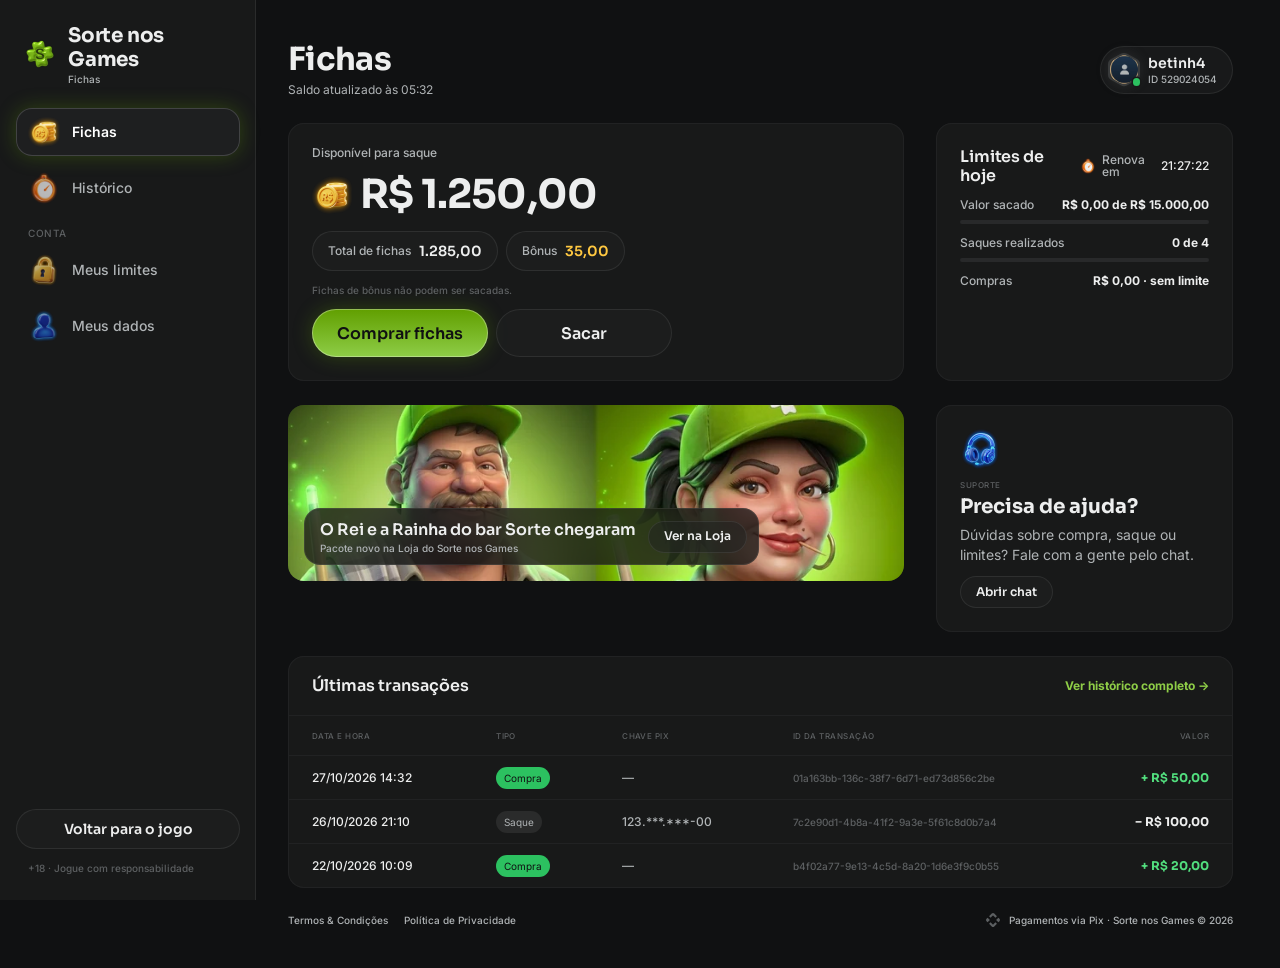
==== commit e00058cd: "Loja como na produção + promoção: pacotes a R$ 9,90 com as famílias da página Skins, pacote da marca" ====
--- a/fichas/index.html
+++ b/fichas/index.html
@@ -10,9 +10,9 @@
 <link rel="preconnect" href="https://fonts.googleapis.com">
 <link rel="preconnect" href="https://fonts.gstatic.com" crossorigin>
 <link rel="stylesheet" href="https://fonts.googleapis.com/css2?family=Inter:wght@400;500;600;700&family=Sora:wght@600;700;800&display=swap">
-<link rel="stylesheet" href="../css/tokens.css?v=20261117d">
-<link rel="stylesheet" href="../css/ui.css?v=20261117d">
-<link rel="stylesheet" href="fichas.css?v=20261117d">
+<link rel="stylesheet" href="../css/tokens.css?v=20261119a">
+<link rel="stylesheet" href="../css/ui.css?v=20261119a">
+<link rel="stylesheet" href="fichas.css?v=20261119a">
 </head>
 <body>
 <svg width="0" height="0" style="position:absolute" aria-hidden="true">
@@ -35,6 +35,6 @@
 <div class="veil" id="veil" hidden><section class="drawer" id="drawer" role="dialog" aria-modal="true"></section></div>
 <div class="toast" id="toast"><span class="hint-pill" id="toastTxt"></span></div>
 
-<script src="fichas.js?v=20261117d"></script>
+<script src="fichas.js?v=20261119a"></script>
 </body>
 </html>
--- a/css/tokens.css
+++ b/css/tokens.css
@@ -36,6 +36,8 @@
   /* crew */
   --crew-engenheiro:#4fb3ff; --crew-comandante:#f5c542; --crew-piloto:#ff5a36; --crew-navegador:#e86bff; --crew-explorador:#4dffb8;
   --crew-bar:#ff9f43; --crew-reis:#34d399; --crew-nobru:#3d8bff; --crew-inhui:#ff4fb0;
+  /* famílias da página Skins (mesma cor da chamada do Truco) */
+  --crew-laje:#ff7f50; --crew-portaria:#3ddc84; --crew-live:#b45cff; --crew-feira:#ffa62b; --crew-navalha:#ff4fb0; --crew-varzea:#5be37d; --crew-oficina:#3db8ff; --crew-posto:#ff3b4a; --crew-fliper:#a45cff; --crew-grau:#4fa3ff; --crew-palpite:#f2b233;
   /* stake / table */
   --stake-padrao-top:#3a561d; --stake-padrao-bottom:#1f2916; --stake-iniciante-top:#1f9a4a; --stake-iniciante-bottom:#1f502c;
   --table-card-top:#1f5a4a; --table-card-bottom:#0f2e2a; --table-stake:#ffc841;
--- a/css/ui.css
+++ b/css/ui.css
@@ -60,10 +60,9 @@
 .baldrop{position:absolute;left:0;right:0;top:64px;bottom:0;z-index:45;background:var(--bga-default-75);animation:fade .15s both}
 .balp{display:flex;flex-direction:column;gap:16px;max-height:100%;overflow:auto;padding:16px 16px 24px;background:var(--bg-subtle);border-radius:0 0 24px 24px;box-shadow:inset 0 -1px 0 var(--hl-subtle),0 16px 40px rgba(0,0,0,.4);animation:balIn .22s cubic-bezier(.2,.8,.2,1) both}
 @keyframes balIn{from{transform:translateY(-12px);opacity:0}}
-.balp .top{display:flex;justify-content:space-between;align-items:flex-start}
+.balp .top{display:flex;justify-content:space-between;align-items:center}
 .balp .top small{font:500 12px/1.2 var(--f-ui);color:var(--text-muted)}
-.balp .tv{display:flex;align-items:center;gap:8px;margin-top:4px}
-.balp .tv b{font:700 32px/1.2 var(--f-display);letter-spacing:-.02em;font-variant-numeric:tabular-nums}
+.balp .tv{display:flex;align-items:center;gap:4px}
 .balp .eye,.balp .x{display:grid;place-items:center;width:28px;height:28px}
 .balp .eye svg{width:20px;height:20px;fill:var(--text-muted)}
 .balp .x svg{width:12px;height:12px;fill:var(--text-muted);transform:rotate(-90deg)}
